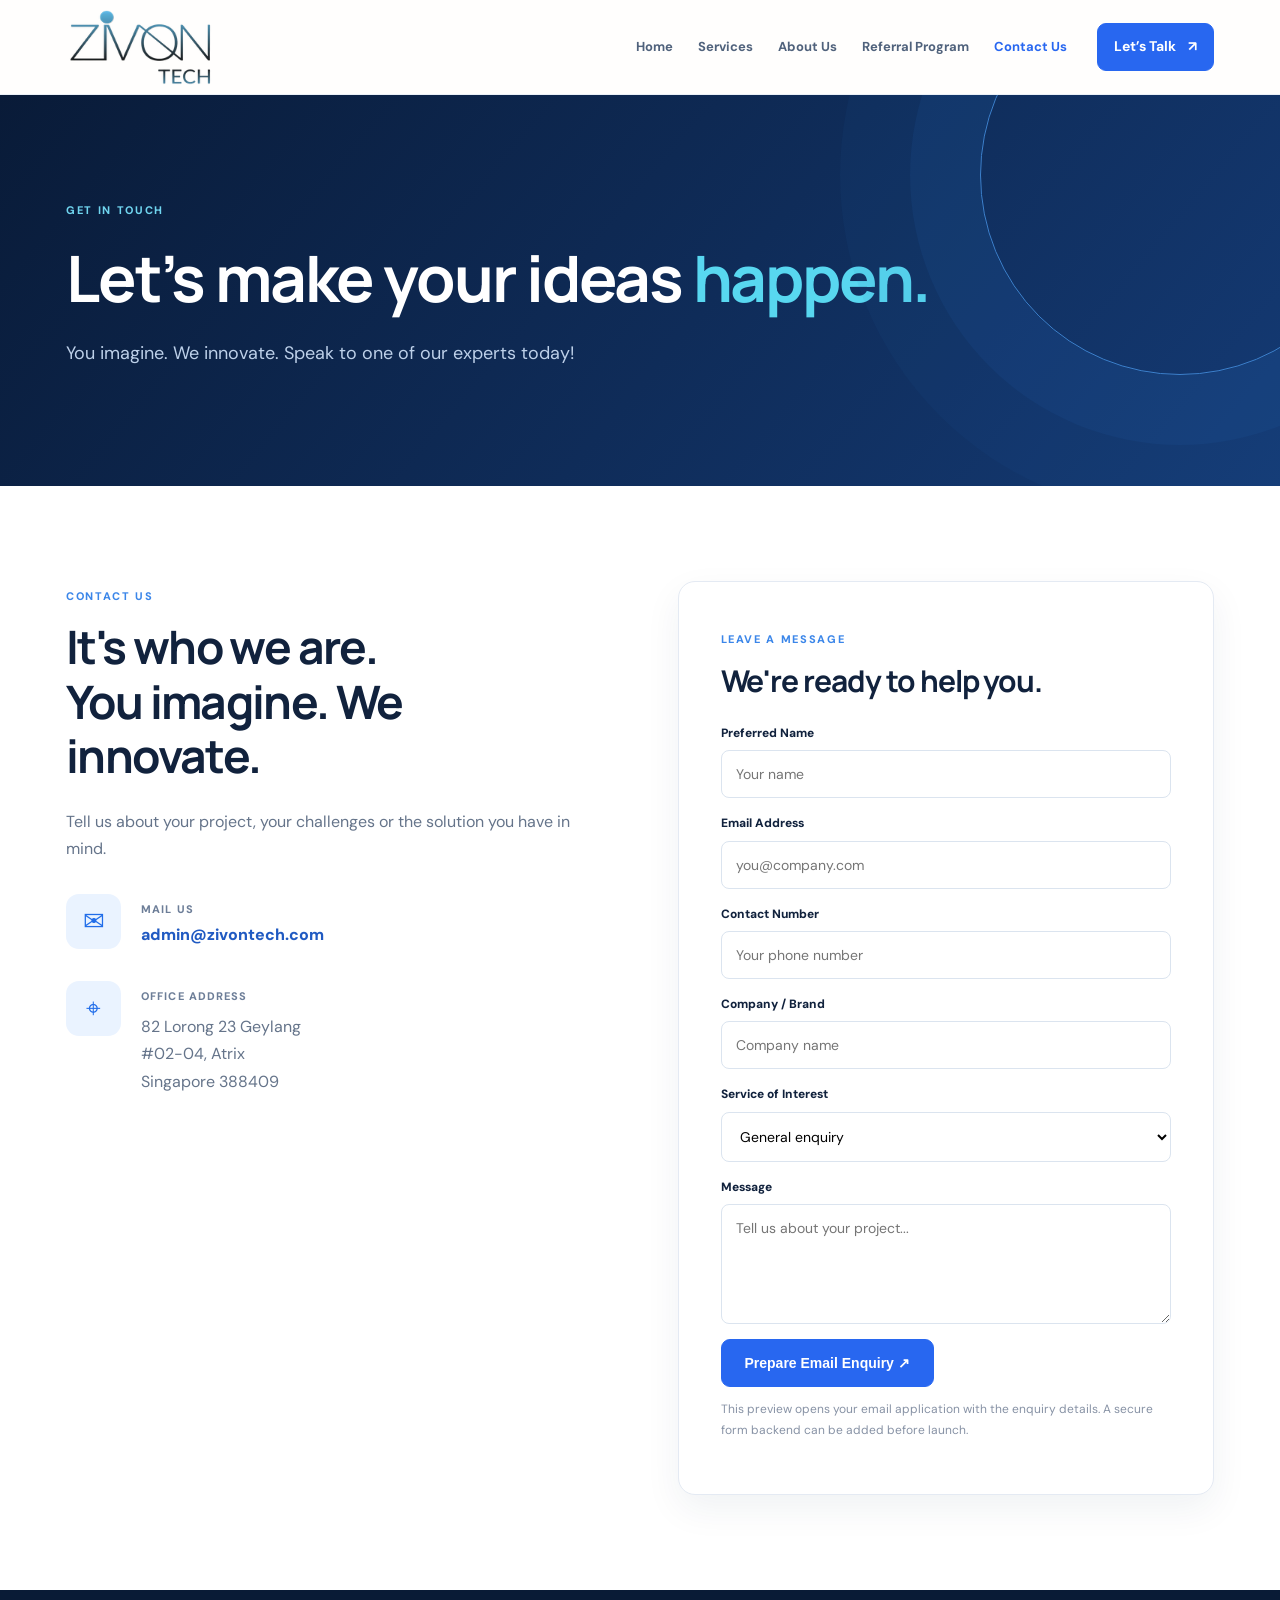
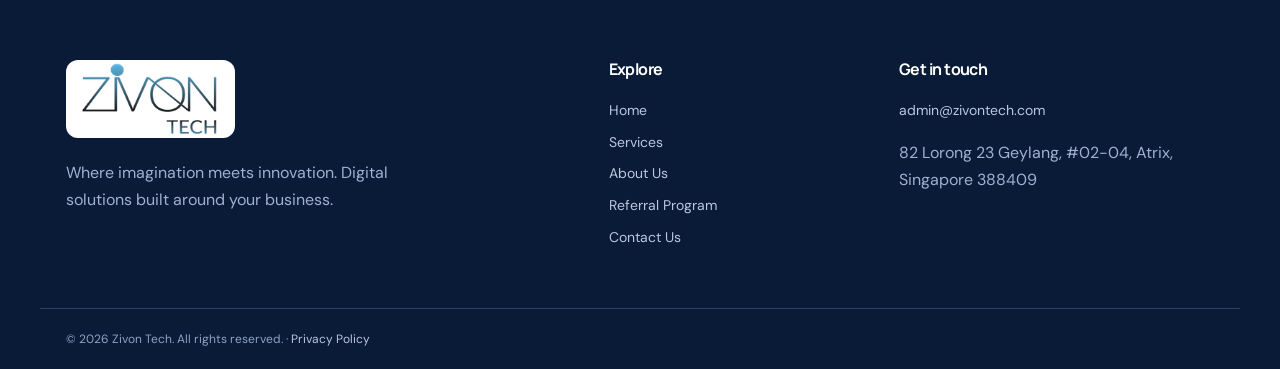
==== contact-us.html @ 2e05334b "Add files via upload" ====
<!doctype html><html lang="en"><head><meta charset="utf-8"><meta name="viewport" content="width=device-width,initial-scale=1"><meta name="description" content="Zivon Tech — technology consulting, AI and custom digital solutions."><title>Contact Us | Zivon Tech</title><link rel="stylesheet" href="assets/style.css"></head><body><header class="header"><div class="wrap nav"><a class="brand" href="index.html" aria-label="Zivon Tech — Home"><img class="brand-logo" src="assets/zivontech-logo.png" alt="Zivon Tech logo" width="200" height="100"></a><button class="menu" aria-label="Toggle navigation" aria-expanded="false">☰</button><nav class="links"><a class="" href="index.html">Home</a><a class="" href="services.html">Services</a><a class="" href="about-us.html">About Us</a><a class="" href="referral-program.html">Referral Program</a><a class="active" href="contact-us.html">Contact Us</a></nav><a class="btn btn-small navcta" href="contact-us.html">Let’s Talk <span>↗</span></a></div></header><main><section class="pagehero"><div class="wrap"><span class="eyebrow">GET IN TOUCH</span><h1>Let’s make your ideas <em>happen.</em></h1><p>You imagine. We innovate. Speak to one of our experts today!</p></div><div class="orb orb-one"></div></section><section class="section"><div class="wrap split contact-layout"><div><span class="eyebrow">CONTACT US</span><h2>It's who we are.<br>You imagine. We innovate.</h2><p>Tell us about your project, your challenges or the solution you have in mind.</p><div class="contact-list"><div><span>✉</span><div><small>MAIL US</small><a href="mailto:admin@zivontech.com">admin@zivontech.com</a></div></div><div><span>⌖</span><div><small>OFFICE ADDRESS</small><p>82 Lorong 23 Geylang<br>#02-04, Atrix<br>Singapore 388409</p></div></div></div></div><div class="info-card contact-form"><span class="eyebrow">LEAVE A MESSAGE</span><h2>We're ready to help you.</h2><form id="enquiry"><label>Preferred Name <input name="name" required placeholder="Your name"></label><label>Email Address <input name="email" type="email" required placeholder="you@company.com"></label><label>Contact Number <input name="phone" placeholder="Your phone number"></label><label>Company / Brand <input name="company" placeholder="Company name"></label><label>Service of Interest <select name="service"><option>General enquiry</option><option>AI Solutions & Integration</option><option>Custom Applications & Web Systems</option><option>Business Process Automation</option><option>Web Development</option><option>Technology Consulting</option><option>Referral Program</option></select></label><label>Message <textarea name="message" required rows="5" placeholder="Tell us about your project..."></textarea></label><button class="btn" type="submit">Prepare Email Enquiry ↗</button><p class="fine">This preview opens your email application with the enquiry details. A secure form backend can be added before launch.</p></form></div></div></section></main><footer><div class="wrap foot"><div><a class="brand" href="index.html" aria-label="Zivon Tech — Home"><img class="brand-logo" src="assets/zivontech-logo.png" alt="Zivon Tech logo" width="200" height="100"></a><p>Where imagination meets innovation. Digital solutions built around your business.</p></div><div><h4>Explore</h4><a href="index.html">Home</a><a href="services.html">Services</a><a href="about-us.html">About Us</a><a href="referral-program.html">Referral Program</a><a href="contact-us.html">Contact Us</a></div><div><h4>Get in touch</h4><a href="mailto:admin@zivontech.com">admin@zivontech.com</a><p>82 Lorong 23 Geylang, #02-04, Atrix, Singapore 388409</p></div></div><div class="wrap copyright">© 2026 Zivon Tech. All rights reserved. · <a href="privacy-policy.html">Privacy Policy</a></div></footer><script src="assets/main.js"></script></body></html>
---- assets/style.css ----
@import url('https://fonts.googleapis.com/css2?family=DM+Sans:wght@400;500;600;700&family=Manrope:wght@400;500;600;700;800&display=swap');:root{--ink:#11223d;--muted:#65748a;--blue:#2867f0;--cyan:#23c8db;--navy:#081b38;--light:#f3f7fd}*{box-sizing:border-box}html{scroll-behavior:smooth}body{margin:0;color:var(--ink);font-family:'DM Sans',sans-serif;line-height:1.7}h1,h2,h3,h4{font-family:Manrope,sans-serif;line-height:1.18;letter-spacing:-.035em}h1{font-size:clamp(2.8rem,5.5vw,5.4rem);margin:18px 0 22px}h2{font-size:clamp(2rem,3.6vw,3.35rem);margin:12px 0 24px}h3{font-size:1.15rem}p{color:var(--muted)}a{text-decoration:none;color:inherit}.wrap{max-width:1200px;padding:0 26px;margin:auto}.header{position:sticky;top:0;background:#fffefdf5;backdrop-filter:blur(14px);z-index:30;border-bottom:1px solid #eaf0f7}.nav{height:86px;display:flex;align-items:center;gap:30px}.brand{display:flex;align-items:center;gap:11px;font:800 23px Manrope,sans-serif;letter-spacing:-.06em;white-space:nowrap}.brand-icon{display:grid;place-items:center;background:linear-gradient(145deg,#2867f0,#20c6d9);color:white;width:42px;height:42px;border-radius:12px;font-size:25px}.brand small{display:block;font:700 8px 'DM Sans',sans-serif;letter-spacing:.18em;color:#8190a5}.accent{color:var(--blue)}.links{display:flex;gap:25px;margin-left:auto}.links a{font-size:13px;font-weight:700;color:#50627c}.links a:hover,.links a.active{color:var(--blue)}.btn{display:inline-flex;align-items:center;justify-content:center;gap:12px;background:var(--blue);color:#fff;padding:15px 23px;border-radius:9px;font-weight:700;font-size:14px;border:1px solid var(--blue);cursor:pointer;transition:.2s}.btn:hover{transform:translateY(-2px);box-shadow:0 12px 28px #2867f044}.btn-small{padding:11px 16px}.btn-outline{background:transparent;border-color:#b8cbe3;color:var(--ink)}.btn-light{background:#fff;color:var(--blue);border-color:#fff}.menu{display:none}.eyebrow{display:inline-block;font-weight:800;letter-spacing:.15em;font-size:11px;color:#3b86e9}.hero{background:radial-gradient(ellipse at 90% 15%,#173b73 0,transparent 48%),linear-gradient(130deg,#081b38,#102c55);color:white;overflow:hidden}.hero-grid{display:grid;grid-template-columns:1.12fr 1fr;align-items:center;gap:60px;min-height:620px;padding-top:70px;padding-bottom:70px}.hero h1 em,.pagehero em{font-style:normal;color:#58d7f0}.hero p{color:#b5c9e5;max-width:580px;font-size:17px}.hero .eyebrow{color:#67d9ef}.actions{display:flex;gap:12px;flex-wrap:wrap;margin:30px 0 48px}.hero .btn-outline{color:#fff;border-color:#54718f}.hero-stats{display:flex;gap:45px}.hero-stats strong{display:block;font:800 19px Manrope}.hero-stats small{color:#93accd}.hero-art{height:400px;position:relative;display:grid;place-items:center}.art-glow{position:absolute;inset:12%;border-radius:50%;background:#0c9dfb;filter:blur(95px);opacity:.35}.art-window{position:relative;width:100%;max-width:470px;border:1px solid #5e84b9;border-radius:18px;background:#0b2143cc;box-shadow:0 30px 90px #0006;transform:rotate(-3deg);overflow:hidden}.art-bar{display:flex;align-items:center;gap:7px;padding:18px;border-bottom:1px solid #3e5b82}.art-bar i{width:8px;height:8px;border-radius:50%;background:#45a8f7}.art-bar i:nth-child(2){background:#38d1d3}.art-bar i:nth-child(3){background:#7c9aff}.art-bar span{margin-left:20px;color:#7899c7;font-size:12px}.art-code{padding:38px 36px 55px;display:grid;gap:22px}.art-code span{font:13px monospace;color:#66b7dc}.art-code b{font:800 clamp(27px,3vw,42px) Manrope}.art-badge{position:absolute;bottom:12px;right:18px;background:#1a477a;padding:10px 16px;border-radius:8px;font-size:12px}.section{padding:95px 0}.section-tint{background:var(--light)}.section-head{display:flex;align-items:end;justify-content:space-between;gap:20px;margin-bottom:30px}.textlink{color:var(--blue);font-weight:800;white-space:nowrap}.cards{display:grid;grid-template-columns:repeat(3,1fr);gap:20px}.service{padding:30px;background:white;border:1px solid #e3ebf6;border-radius:15px;box-shadow:0 8px 28px #15376808;transition:.2s}.service:hover{transform:translateY(-4px);box-shadow:0 20px 40px #15376813}.service-icon{display:grid;place-items:center;width:56px;height:56px;border-radius:15px;background:#e9f3ff;color:#2369e8;font:800 25px Manrope}.service h3{margin:24px 0 12px}.service p{font-size:14px;min-height:72px}.service a{font-size:12px;color:var(--blue);font-weight:800}.split{display:grid;grid-template-columns:1fr 1fr;align-items:center;gap:75px}.split p{font-size:16px}.illustration,.feature-art,.ref-art{min-height:400px;border-radius:22px;background:linear-gradient(135deg,#102f65,#217de4);position:relative;display:grid;place-items:center;overflow:hidden}.diagram{position:relative;width:310px;height:310px;border:1px dashed #8ec4f8;border-radius:50%}.diagram-center{position:absolute;inset:75px;border-radius:50%;display:grid;place-items:center;background:#ffffff22;color:white;font:800 90px Manrope}.diagram-center span{position:absolute;font-size:25px;right:30px;top:40px;color:#6cf0f4}.node{position:absolute;background:#fff;padding:8px 13px;border-radius:8px;font-size:10px;font-weight:800;color:#2365cc;box-shadow:0 8px 30px #0003}.n1{top:-12px;left:95px}.n2{right:-20px;top:130px}.n3{bottom:-10px;left:100px}.n4{left:-25px;top:130px}.cta{background:linear-gradient(120deg,#1954c9,#257bea);color:white;padding:65px 0}.cta-inner{display:flex;justify-content:space-between;align-items:center;gap:30px}.cta h2{margin:12px 0}.cta p{color:#d7e7ff}.cta .eyebrow{color:#a8edff}footer{background:#091b36;color:white;padding:70px 0 20px}.foot{display:grid;grid-template-columns:1.5fr .7fr 1fr;gap:70px}.foot p{color:#9db2cf;max-width:370px}.foot h4{margin:0 0 20px}.foot a:not(.brand){display:block;color:#b7c8df;font-size:14px;margin:8px 0}.foot small{color:#8ea0ba}.copyright{border-top:1px solid #2a405e;margin-top:50px;padding-top:20px;color:#8da3c2;font-size:12px}.copyright a{color:#b7c8df}.pagehero{position:relative;overflow:hidden;background:linear-gradient(130deg,#091b38,#143a74);padding:100px 0;color:white}.pagehero h1{max-width:920px;font-size:clamp(2.8rem,5vw,4.7rem)}.pagehero p{color:#bdd0e9;font-size:18px;max-width:680px}.pagehero .eyebrow{color:#70d5ef}.orb{position:absolute;width:400px;height:400px;right:-100px;top:-120px;border:1px solid #3c80cc;border-radius:50%;box-shadow:0 0 0 70px #2661ac20,0 0 0 140px #2661ac12}.feature-art{color:white;display:flex;flex-direction:column;justify-content:center}.feature-symbol{font-size:130px;color:#79d9f1}.feature-art h3{font-size:38px;text-align:center}.two-cards{display:grid;grid-template-columns:1fr 1fr;gap:25px}.info-card{padding:42px;background:#fff;border:1px solid #e4eaf3;border-radius:17px;box-shadow:0 14px 36px #102a5410}.quote{padding:35px 45px;border-left:4px solid var(--blue);background:var(--light);font:700 24px Manrope;margin-top:45px}.benefits>div{padding:13px 0 13px 20px;border-left:3px solid #4a91f1;margin:15px 0}.benefits b{font:800 17px Manrope}.benefits p{margin:5px 0}.fine{font-size:12px!important;color:#8792a5!important}.ref-art{background:radial-gradient(circle at 50% 50%,#2b88e8,#082854)}.ref-circle{width:250px;height:250px;border:2px solid #86dcff;border-radius:50%;display:flex;flex-direction:column;align-items:center;justify-content:center;color:white;box-shadow:0 0 0 25px #ffffff12,0 0 0 55px #ffffff08}.ref-circle span{font:800 84px Manrope}.ref-circle small{letter-spacing:.2em;font-weight:800}.ref-mini{position:absolute;background:#fff;border-radius:10px;padding:12px 18px;font-weight:800;font-size:12px;color:#205cbd;box-shadow:0 8px 24px #0003}.m1{top:50px;left:15px}.m2{bottom:50px;right:12px}.chips{display:grid;grid-template-columns:repeat(4,1fr);gap:14px;margin-top:35px}.chips span{background:white;padding:22px;border-radius:12px;font-weight:700;border:1px solid #e0e9f5}.steps{display:grid;grid-template-columns:repeat(4,1fr);gap:18px;margin-top:40px}.steps article{background:#f4f8fe;border:1px solid #e2ecf9;padding:28px;border-radius:15px}.step-number{color:#95b9ec;font:800 13px Manrope}.step-graphic{font-size:54px;color:#276de5;margin:15px 0}.steps p{font-size:14px}.contact-layout{align-items:start}.contact-list>div{display:flex;gap:20px;margin:32px 0}.contact-list>div>span{display:grid;place-items:center;width:55px;height:55px;background:#eaf3ff;color:#216de9;border-radius:13px;font-size:26px}.contact-list small{font-size:11px;color:#6d7e98;letter-spacing:.1em;font-weight:800}.contact-list a{display:block;color:#205ac2;font-weight:800}.contact-list p{margin:5px 0}.contact-form h2{font-size:30px}.contact-form label{display:block;margin:15px 0;font-size:12px;font-weight:800}.contact-form input,.contact-form select,.contact-form textarea{width:100%;display:block;padding:14px;border:1px solid #dbe4ef;border-radius:8px;font:14px 'DM Sans';margin-top:7px;background:white}.contact-form input:focus,.contact-form textarea:focus{outline:2px solid #8bb8ff}.narrow{max-width:800px}@media(max-width:1000px){.links{gap:12px}.nav{gap:14px}.navcta{display:none}.cards{grid-template-columns:repeat(2,1fr)}.chips{grid-template-columns:repeat(2,1fr)}.steps{grid-template-columns:repeat(2,1fr)}.hero-grid{gap:20px}}@media(max-width:700px){.nav{height:70px}.brand{font-size:20px}.menu{display:block;margin-left:auto;background:transparent;border:0;font-size:26px}.links{display:none;position:absolute;left:0;right:0;top:70px;background:white;padding:22px;box-shadow:0 15px 30px #0c23421a;flex-direction:column}.links.open{display:flex}.hero-grid,.split,.two-cards,.foot{grid-template-columns:1fr}.hero-grid{padding-top:65px;gap:0}.hero-art{height:290px}.hero-stats{gap:25px}.cards{grid-template-columns:1fr}.chips,.steps{grid-template-columns:1fr}.section{padding:65px 0}.pagehero{padding:75px 0}.section-head,.cta-inner{align-items:start;flex-direction:column}.foot{gap:25px}.art-window{transform:none}.ref-art{min-height:330px}.illustration{min-height:340px}.quote{padding:25px;font-size:19px}}
/* ZivonTech 2026 motion & original branding */
.brand{display:inline-flex;align-items:center;letter-spacing:normal;flex-shrink:0}
.brand-logo{display:block;width:150px;height:75px;object-fit:contain;object-position:left center}
.nav{height:94px}
footer .brand{background:#fff;border-radius:12px;padding:3px 12px}
footer .brand-logo{width:145px;height:72px}
/* All animations are decorative and disabled for visitors requesting reduced motion. */
@media (prefers-reduced-motion: no-preference){
  .hero .eyebrow{animation:rise-in .7s .05s both}
  .hero h1{animation:rise-in .85s .15s both}
  .hero p{animation:rise-in .85s .28s both}
  .hero .actions{animation:rise-in .85s .38s both}
  .hero-stats{animation:rise-in .85s .5s both}
  .hero-art{animation:rise-in 1s .3s both}
  .art-window{animation:window-float 7s ease-in-out infinite alternate}
  .art-glow{animation:glow-breathe 6s ease-in-out infinite alternate}
  .art-badge{animation:badge-float 4.5s ease-in-out infinite alternate}
  .service,.steps article,.chips span,.info-card{transition:transform .3s ease,box-shadow .3s ease,border-color .3s ease}
  .service:hover,.steps article:hover,.chips span:hover,.info-card:hover{transform:translateY(-6px);box-shadow:0 20px 45px #112c5520;border-color:#bad8fb}
  .btn{transition:transform .25s ease,box-shadow .25s ease,background .25s ease}
  .brand-logo{transition:transform .3s ease}
  .brand:hover .brand-logo{transform:scale(1.035)}
  .links a{transition:color .2s ease}
  .reveal-ready{opacity:0;transform:translateY(26px);transition:opacity .7s ease,transform .7s cubic-bezier(.2,.7,.2,1)}
  .reveal-ready.is-visible{opacity:1;transform:translateY(0)}
  @keyframes rise-in{from{opacity:0;transform:translateY(22px)}to{opacity:1;transform:translateY(0)}}
  @keyframes window-float{from{transform:translateY(0) rotate(-3deg)}to{transform:translateY(-14px) rotate(-1deg)}}
  @keyframes badge-float{from{transform:translateY(0)}to{transform:translateY(-10px)}}
  @keyframes glow-breathe{from{opacity:.25;transform:scale(.92)}to{opacity:.45;transform:scale(1.1)}}
}
@media(max-width:700px){.nav{height:76px}.brand-logo{width:122px;height:62px}.links{top:76px}.art-window{animation:none!important}}
@media(prefers-reduced-motion:reduce){html{scroll-behavior:auto}.reveal-ready{opacity:1!important;transform:none!important;transition:none!important}.hero *, .art-window,.art-badge,.art-glow{animation:none!important;transition:none!important}}
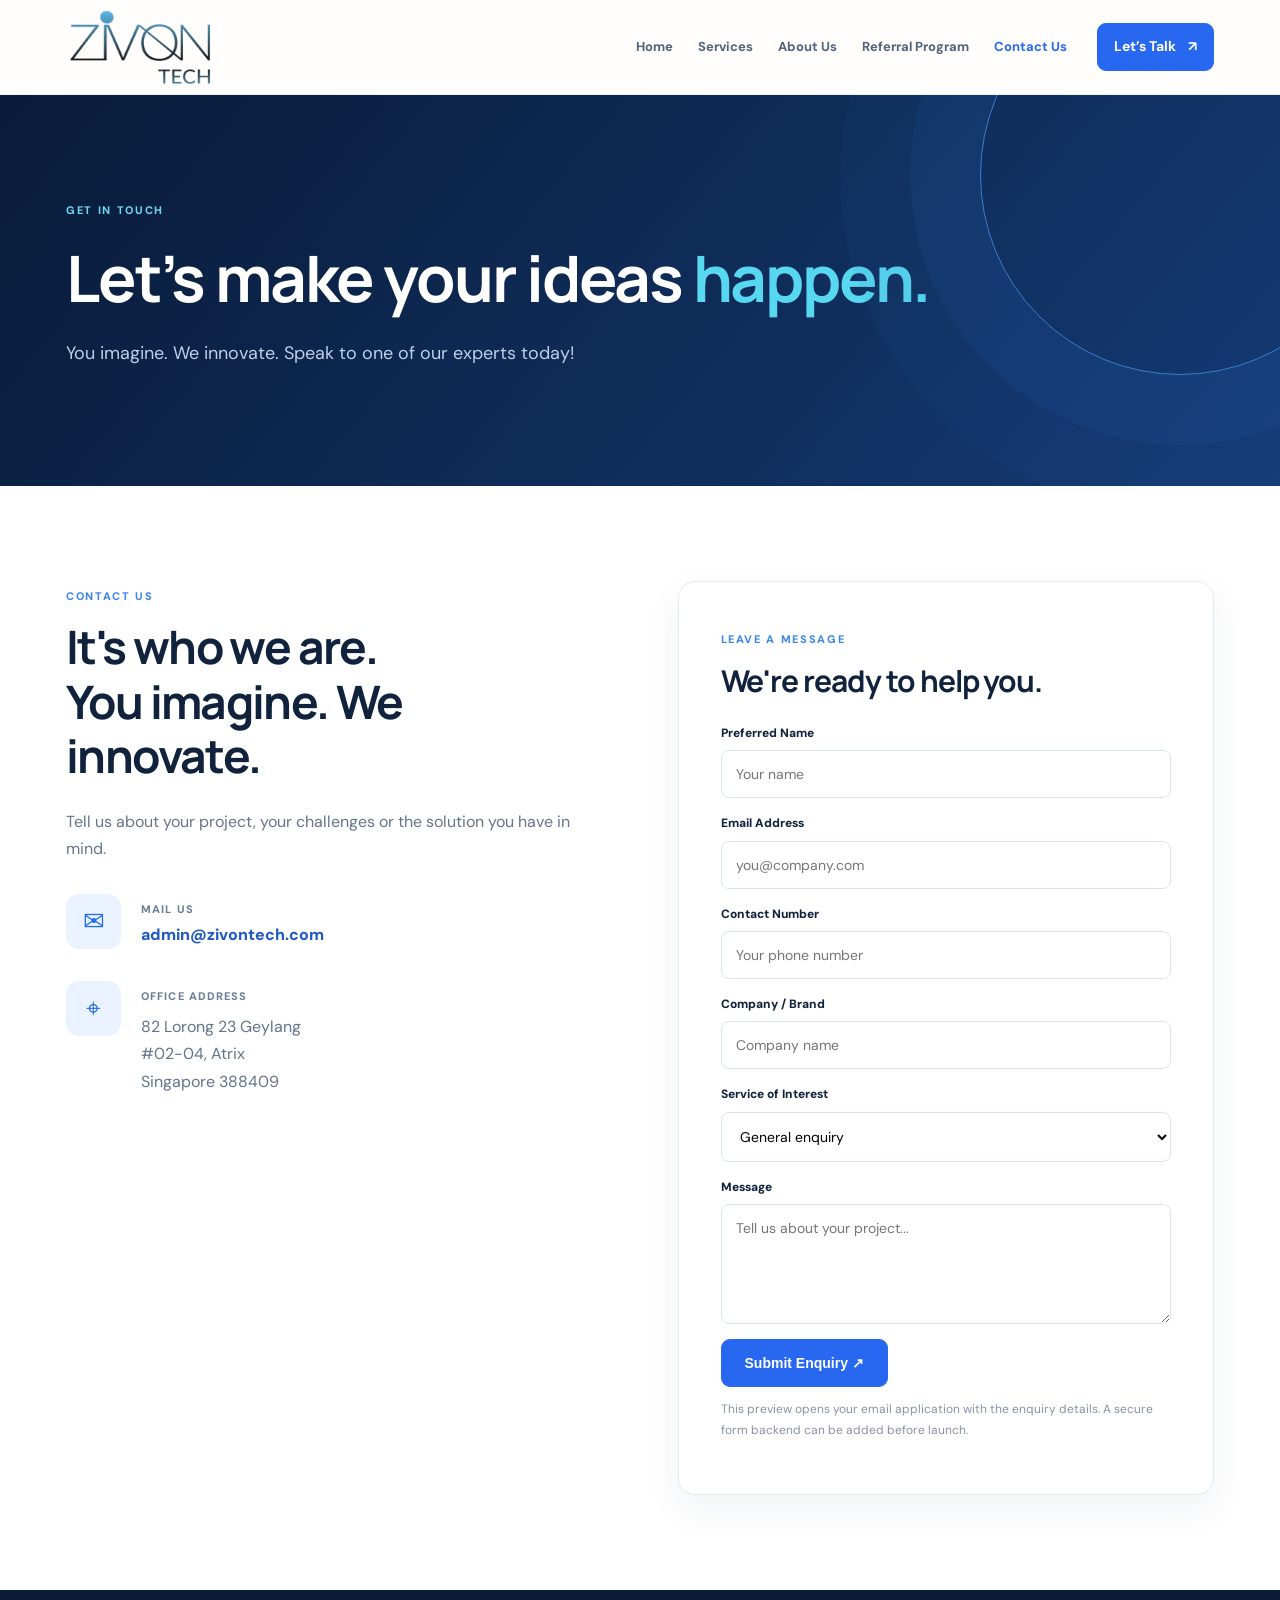
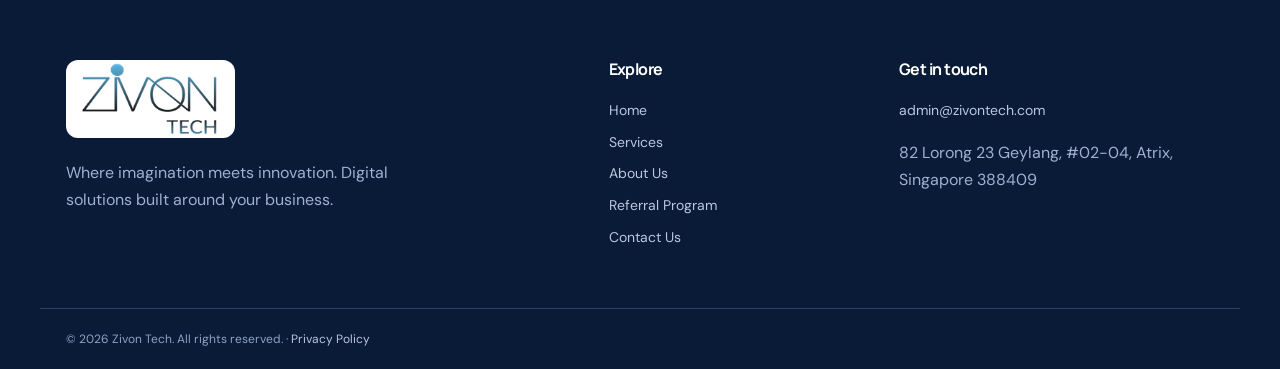
==== commit f7fae76c: "Fix contact form submission button text" ====
--- a/contact-us.html
+++ b/contact-us.html
@@ -1 +1 @@
-<!doctype html><html lang="en"><head><meta charset="utf-8"><meta name="viewport" content="width=device-width,initial-scale=1"><meta name="description" content="Zivon Tech — technology consulting, AI and custom digital solutions."><title>Contact Us | Zivon Tech</title><link rel="stylesheet" href="assets/style.css"></head><body><header class="header"><div class="wrap nav"><a class="brand" href="index.html" aria-label="Zivon Tech — Home"><img class="brand-logo" src="assets/zivontech-logo.png" alt="Zivon Tech logo" width="200" height="100"></a><button class="menu" aria-label="Toggle navigation" aria-expanded="false">☰</button><nav class="links"><a class="" href="index.html">Home</a><a class="" href="services.html">Services</a><a class="" href="about-us.html">About Us</a><a class="" href="referral-program.html">Referral Program</a><a class="active" href="contact-us.html">Contact Us</a></nav><a class="btn btn-small navcta" href="contact-us.html">Let’s Talk <span>↗</span></a></div></header><main><section class="pagehero"><div class="wrap"><span class="eyebrow">GET IN TOUCH</span><h1>Let’s make your ideas <em>happen.</em></h1><p>You imagine. We innovate. Speak to one of our experts today!</p></div><div class="orb orb-one"></div></section><section class="section"><div class="wrap split contact-layout"><div><span class="eyebrow">CONTACT US</span><h2>It's who we are.<br>You imagine. We innovate.</h2><p>Tell us about your project, your challenges or the solution you have in mind.</p><div class="contact-list"><div><span>✉</span><div><small>MAIL US</small><a href="mailto:admin@zivontech.com">admin@zivontech.com</a></div></div><div><span>⌖</span><div><small>OFFICE ADDRESS</small><p>82 Lorong 23 Geylang<br>#02-04, Atrix<br>Singapore 388409</p></div></div></div></div><div class="info-card contact-form"><span class="eyebrow">LEAVE A MESSAGE</span><h2>We're ready to help you.</h2><form id="enquiry"><label>Preferred Name <input name="name" required placeholder="Your name"></label><label>Email Address <input name="email" type="email" required placeholder="you@company.com"></label><label>Contact Number <input name="phone" placeholder="Your phone number"></label><label>Company / Brand <input name="company" placeholder="Company name"></label><label>Service of Interest <select name="service"><option>General enquiry</option><option>AI Solutions & Integration</option><option>Custom Applications & Web Systems</option><option>Business Process Automation</option><option>Web Development</option><option>Technology Consulting</option><option>Referral Program</option></select></label><label>Message <textarea name="message" required rows="5" placeholder="Tell us about your project..."></textarea></label><button class="btn" type="submit">Prepare Email Enquiry ↗</button><p class="fine">This preview opens your email application with the enquiry details. A secure form backend can be added before launch.</p></form></div></div></section></main><footer><div class="wrap foot"><div><a class="brand" href="index.html" aria-label="Zivon Tech — Home"><img class="brand-logo" src="assets/zivontech-logo.png" alt="Zivon Tech logo" width="200" height="100"></a><p>Where imagination meets innovation. Digital solutions built around your business.</p></div><div><h4>Explore</h4><a href="index.html">Home</a><a href="services.html">Services</a><a href="about-us.html">About Us</a><a href="referral-program.html">Referral Program</a><a href="contact-us.html">Contact Us</a></div><div><h4>Get in touch</h4><a href="mailto:admin@zivontech.com">admin@zivontech.com</a><p>82 Lorong 23 Geylang, #02-04, Atrix, Singapore 388409</p></div></div><div class="wrap copyright">© 2026 Zivon Tech. All rights reserved. · <a href="privacy-policy.html">Privacy Policy</a></div></footer><script src="assets/main.js"></script></body></html>+<!doctype html><html lang="en"><head><meta charset="utf-8"><meta name="viewport" content="width=device-width,initial-scale=1"><meta name="description" content="Zivon Tech — technology consulting, AI and custom digital solutions."><title>Contact Us | Zivon Tech</title><link rel="stylesheet" href="assets/style.css"></head><body><header class="header"><div class="wrap nav"><a class="brand" href="index.html" aria-label="Zivon Tech — Home"><img class="brand-logo" src="assets/zivontech-logo.png" alt="Zivon Tech logo" width="200" height="100"></a><button class="menu" aria-label="Toggle navigation" aria-expanded="false">☰</button><nav class="links"><a class="" href="index.html">Home</a><a class="" href="services.html">Services</a><a class="" href="about-us.html">About Us</a><a class="" href="referral-program.html">Referral Program</a><a class="active" href="contact-us.html">Contact Us</a></nav><a class="btn btn-small navcta" href="contact-us.html">Let’s Talk <span>↗</span></a></div></header><main><section class="pagehero"><div class="wrap"><span class="eyebrow">GET IN TOUCH</span><h1>Let’s make your ideas <em>happen.</em></h1><p>You imagine. We innovate. Speak to one of our experts today!</p></div><div class="orb orb-one"></div></section><section class="section"><div class="wrap split contact-layout"><div><span class="eyebrow">CONTACT US</span><h2>It's who we are.<br>You imagine. We innovate.</h2><p>Tell us about your project, your challenges or the solution you have in mind.</p><div class="contact-list"><div><span>✉</span><div><small>MAIL US</small><a href="mailto:admin@zivontech.com">admin@zivontech.com</a></div></div><div><span>⌖</span><div><small>OFFICE ADDRESS</small><p>82 Lorong 23 Geylang<br>#02-04, Atrix<br>Singapore 388409</p></div></div></div></div><div class="info-card contact-form"><span class="eyebrow">LEAVE A MESSAGE</span><h2>We're ready to help you.</h2><form id="enquiry"><label>Preferred Name <input name="name" required placeholder="Your name"></label><label>Email Address <input name="email" type="email" required placeholder="you@company.com"></label><label>Contact Number <input name="phone" placeholder="Your phone number"></label><label>Company / Brand <input name="company" placeholder="Company name"></label><label>Service of Interest <select name="service"><option>General enquiry</option><option>AI Solutions & Integration</option><option>Custom Applications & Web Systems</option><option>Business Process Automation</option><option>Web Development</option><option>Technology Consulting</option><option>Referral Program</option></select></label><label>Message <textarea name="message" required rows="5" placeholder="Tell us about your project..."></textarea></label><button class="btn" type="submit">Submit Enquiry ↗</button><p class="fine">This preview opens your email application with the enquiry details. A secure form backend can be added before launch.</p></form></div></div></section></main><footer><div class="wrap foot"><div><a class="brand" href="index.html" aria-label="Zivon Tech — Home"><img class="brand-logo" src="assets/zivontech-logo.png" alt="Zivon Tech logo" width="200" height="100"></a><p>Where imagination meets innovation. Digital solutions built around your business.</p></div><div><h4>Explore</h4><a href="index.html">Home</a><a href="services.html">Services</a><a href="about-us.html">About Us</a><a href="referral-program.html">Referral Program</a><a href="contact-us.html">Contact Us</a></div><div><h4>Get in touch</h4><a href="mailto:admin@zivontech.com">admin@zivontech.com</a><p>82 Lorong 23 Geylang, #02-04, Atrix, Singapore 388409</p></div></div><div class="wrap copyright">© 2026 Zivon Tech. All rights reserved. · <a href="privacy-policy.html">Privacy Policy</a></div></footer><script src="assets/main.js"></script></body></html>
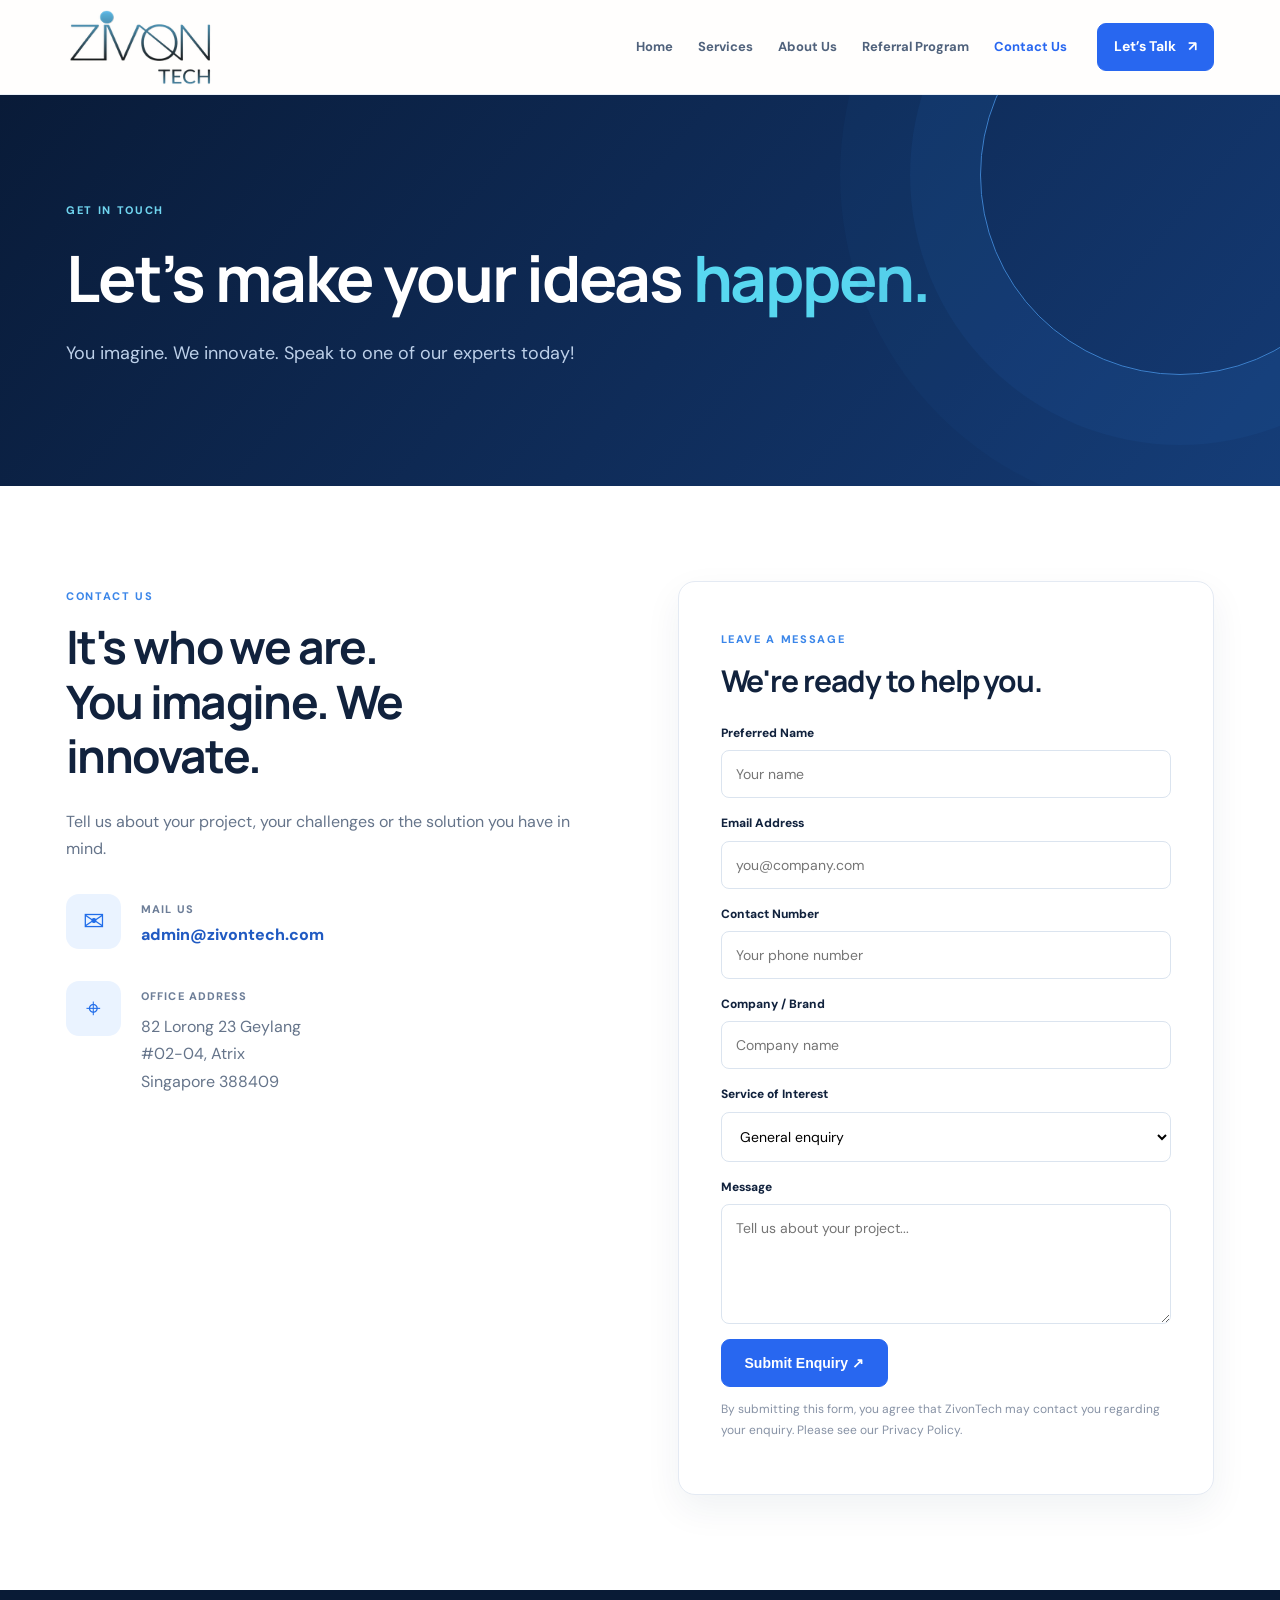
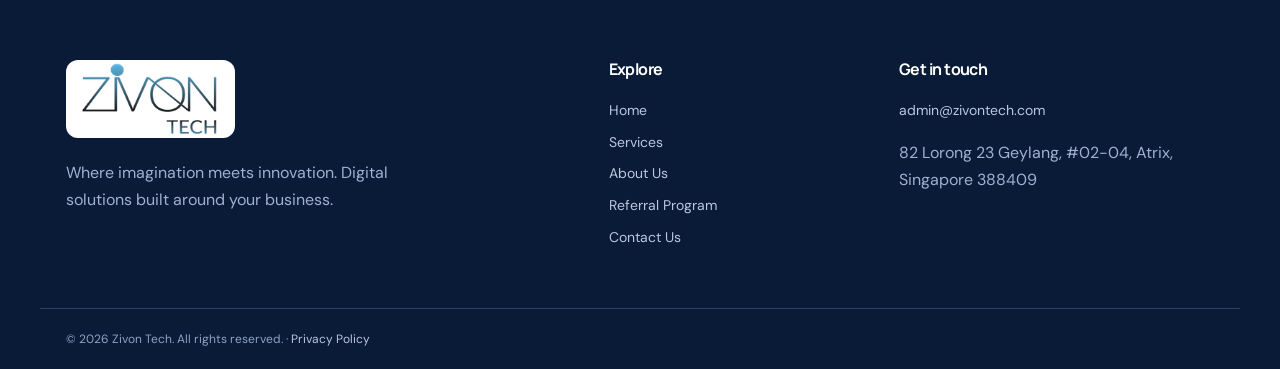
==== commit d9d2c455: "Updated message for the enquiry button Updated the contact form to include a privacy policy agreemen" ====
--- a/contact-us.html
+++ b/contact-us.html
@@ -1 +1 @@
-<!doctype html><html lang="en"><head><meta charset="utf-8"><meta name="viewport" content="width=device-width,initial-scale=1"><meta name="description" content="Zivon Tech — technology consulting, AI and custom digital solutions."><title>Contact Us | Zivon Tech</title><link rel="stylesheet" href="assets/style.css"></head><body><header class="header"><div class="wrap nav"><a class="brand" href="index.html" aria-label="Zivon Tech — Home"><img class="brand-logo" src="assets/zivontech-logo.png" alt="Zivon Tech logo" width="200" height="100"></a><button class="menu" aria-label="Toggle navigation" aria-expanded="false">☰</button><nav class="links"><a class="" href="index.html">Home</a><a class="" href="services.html">Services</a><a class="" href="about-us.html">About Us</a><a class="" href="referral-program.html">Referral Program</a><a class="active" href="contact-us.html">Contact Us</a></nav><a class="btn btn-small navcta" href="contact-us.html">Let’s Talk <span>↗</span></a></div></header><main><section class="pagehero"><div class="wrap"><span class="eyebrow">GET IN TOUCH</span><h1>Let’s make your ideas <em>happen.</em></h1><p>You imagine. We innovate. Speak to one of our experts today!</p></div><div class="orb orb-one"></div></section><section class="section"><div class="wrap split contact-layout"><div><span class="eyebrow">CONTACT US</span><h2>It's who we are.<br>You imagine. We innovate.</h2><p>Tell us about your project, your challenges or the solution you have in mind.</p><div class="contact-list"><div><span>✉</span><div><small>MAIL US</small><a href="mailto:admin@zivontech.com">admin@zivontech.com</a></div></div><div><span>⌖</span><div><small>OFFICE ADDRESS</small><p>82 Lorong 23 Geylang<br>#02-04, Atrix<br>Singapore 388409</p></div></div></div></div><div class="info-card contact-form"><span class="eyebrow">LEAVE A MESSAGE</span><h2>We're ready to help you.</h2><form id="enquiry"><label>Preferred Name <input name="name" required placeholder="Your name"></label><label>Email Address <input name="email" type="email" required placeholder="you@company.com"></label><label>Contact Number <input name="phone" placeholder="Your phone number"></label><label>Company / Brand <input name="company" placeholder="Company name"></label><label>Service of Interest <select name="service"><option>General enquiry</option><option>AI Solutions & Integration</option><option>Custom Applications & Web Systems</option><option>Business Process Automation</option><option>Web Development</option><option>Technology Consulting</option><option>Referral Program</option></select></label><label>Message <textarea name="message" required rows="5" placeholder="Tell us about your project..."></textarea></label><button class="btn" type="submit">Submit Enquiry ↗</button><p class="fine">This preview opens your email application with the enquiry details. A secure form backend can be added before launch.</p></form></div></div></section></main><footer><div class="wrap foot"><div><a class="brand" href="index.html" aria-label="Zivon Tech — Home"><img class="brand-logo" src="assets/zivontech-logo.png" alt="Zivon Tech logo" width="200" height="100"></a><p>Where imagination meets innovation. Digital solutions built around your business.</p></div><div><h4>Explore</h4><a href="index.html">Home</a><a href="services.html">Services</a><a href="about-us.html">About Us</a><a href="referral-program.html">Referral Program</a><a href="contact-us.html">Contact Us</a></div><div><h4>Get in touch</h4><a href="mailto:admin@zivontech.com">admin@zivontech.com</a><p>82 Lorong 23 Geylang, #02-04, Atrix, Singapore 388409</p></div></div><div class="wrap copyright">© 2026 Zivon Tech. All rights reserved. · <a href="privacy-policy.html">Privacy Policy</a></div></footer><script src="assets/main.js"></script></body></html>
+<!doctype html><html lang="en"><head><meta charset="utf-8"><meta name="viewport" content="width=device-width,initial-scale=1"><meta name="description" content="Zivon Tech — technology consulting, AI and custom digital solutions."><title>Contact Us | Zivon Tech</title><link rel="stylesheet" href="assets/style.css"></head><body><header class="header"><div class="wrap nav"><a class="brand" href="index.html" aria-label="Zivon Tech — Home"><img class="brand-logo" src="assets/zivontech-logo.png" alt="Zivon Tech logo" width="200" height="100"></a><button class="menu" aria-label="Toggle navigation" aria-expanded="false">☰</button><nav class="links"><a class="" href="index.html">Home</a><a class="" href="services.html">Services</a><a class="" href="about-us.html">About Us</a><a class="" href="referral-program.html">Referral Program</a><a class="active" href="contact-us.html">Contact Us</a></nav><a class="btn btn-small navcta" href="contact-us.html">Let’s Talk <span>↗</span></a></div></header><main><section class="pagehero"><div class="wrap"><span class="eyebrow">GET IN TOUCH</span><h1>Let’s make your ideas <em>happen.</em></h1><p>You imagine. We innovate. Speak to one of our experts today!</p></div><div class="orb orb-one"></div></section><section class="section"><div class="wrap split contact-layout"><div><span class="eyebrow">CONTACT US</span><h2>It's who we are.<br>You imagine. We innovate.</h2><p>Tell us about your project, your challenges or the solution you have in mind.</p><div class="contact-list"><div><span>✉</span><div><small>MAIL US</small><a href="mailto:admin@zivontech.com">admin@zivontech.com</a></div></div><div><span>⌖</span><div><small>OFFICE ADDRESS</small><p>82 Lorong 23 Geylang<br>#02-04, Atrix<br>Singapore 388409</p></div></div></div></div><div class="info-card contact-form"><span class="eyebrow">LEAVE A MESSAGE</span><h2>We're ready to help you.</h2><form id="enquiry" action="https://formspree.io/f/xkjrwbnw" method="POST"><label>Preferred Name <input name="name" required placeholder="Your name"></label><label>Email Address <input name="email" type="email" required placeholder="you@company.com"></label><label>Contact Number <input name="phone" placeholder="Your phone number"></label><label>Company / Brand <input name="company" placeholder="Company name"></label><label>Service of Interest <select name="service"><option>General enquiry</option><option>AI Solutions & Integration</option><option>Custom Applications & Web Systems</option><option>Business Process Automation</option><option>Web Development</option><option>Technology Consulting</option><option>Referral Program</option></select></label><label>Message <textarea name="message" required rows="5" placeholder="Tell us about your project..."></textarea></label><button class="btn" type="submit">Submit Enquiry ↗</button><p class="fine">By submitting this form, you agree that ZivonTech may contact you regarding your enquiry. Please see our <a href="privacy-policy.html">Privacy Policy</a>.</p></form></div></div></section></main><footer><div class="wrap foot"><div><a class="brand" href="index.html" aria-label="Zivon Tech — Home"><img class="brand-logo" src="assets/zivontech-logo.png" alt="Zivon Tech logo" width="200" height="100"></a><p>Where imagination meets innovation. Digital solutions built around your business.</p></div><div><h4>Explore</h4><a href="index.html">Home</a><a href="services.html">Services</a><a href="about-us.html">About Us</a><a href="referral-program.html">Referral Program</a><a href="contact-us.html">Contact Us</a></div><div><h4>Get in touch</h4><a href="mailto:admin@zivontech.com">admin@zivontech.com</a><p>82 Lorong 23 Geylang, #02-04, Atrix, Singapore 388409</p></div></div><div class="wrap copyright">© 2026 Zivon Tech. All rights reserved. · <a href="privacy-policy.html">Privacy Policy</a></div></footer><script src="assets/main.js"></script></body></html>
